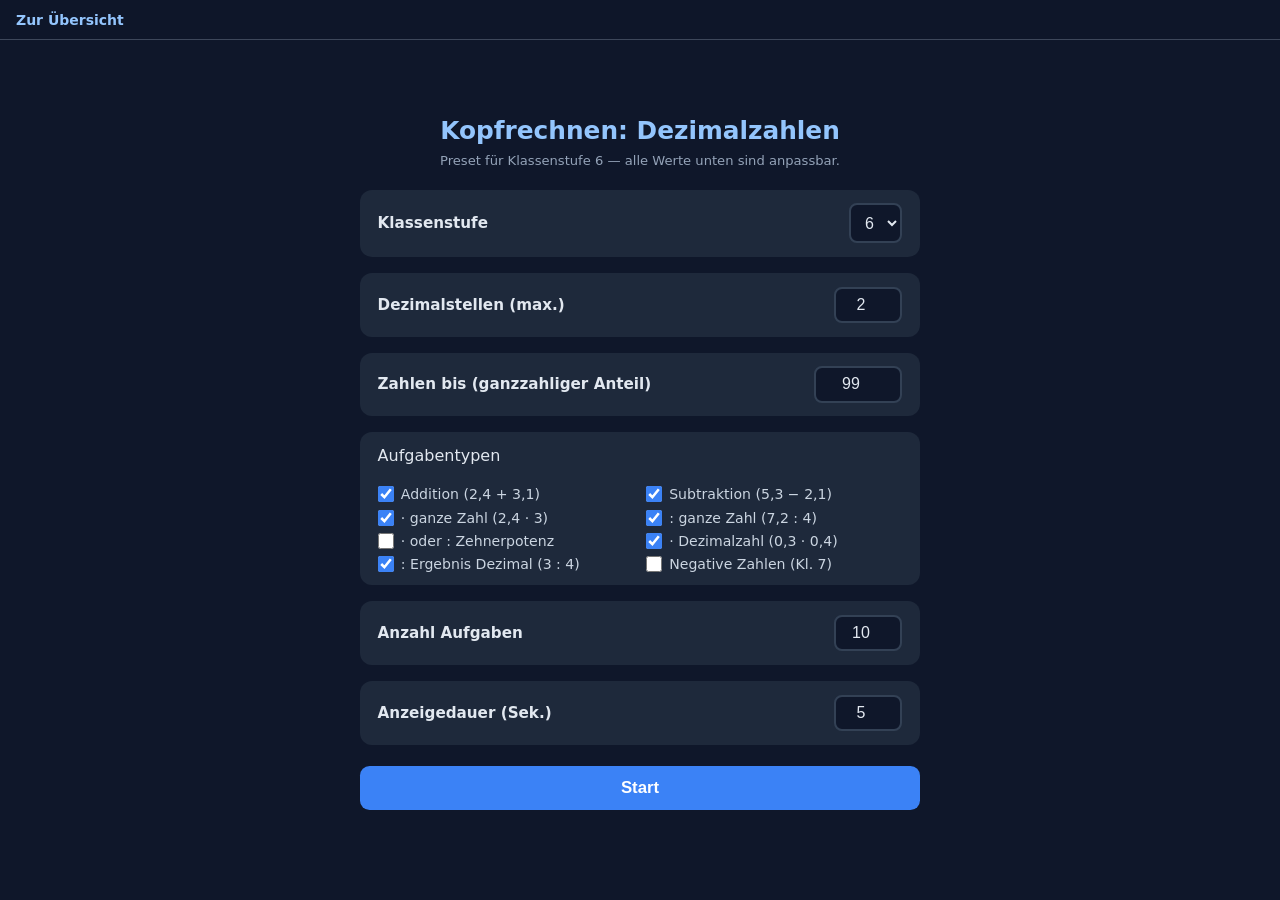
==== dezimalzahlen_kopfrechnen_trainer.html @ 558cb8f8 "Dezimalzahlen-Kopfrechnen-Trainer hinzufügen Neues SPA-Tool für Kopfrechenübungen zu Dezimalzahlen (" ====
<!DOCTYPE html>
<html lang="de">
<head>
<meta charset="UTF-8">
<meta name="viewport" content="width=device-width, initial-scale=1.0">
<title>Kopfrechnen: Dezimalzahlen</title>
<style>
  *, *::before, *::after { box-sizing: border-box; margin: 0; padding: 0; }

  body {
    font-family: system-ui, -apple-system, "Segoe UI", Roboto, sans-serif;
    background: #0f172a;
    color: #e2e8f0;
    min-height: 100vh;
    display: flex;
    justify-content: center;
    align-items: center;
    padding: 1rem 0;
  }

  .container {
    width: min(560px, 92vw);
    text-align: center;
  }

  h1 {
    font-size: 1.55rem;
    font-weight: 700;
    margin-bottom: 0.35rem;
    color: #93c5fd;
  }

  .subtitle {
    font-size: 0.82rem;
    color: #94a3b8;
    margin-bottom: 1.25rem;
    line-height: 1.45;
  }

  .setup { display: flex; flex-direction: column; gap: 1rem; }

  .field {
    display: flex;
    align-items: center;
    justify-content: space-between;
    gap: 1rem;
    background: #1e293b;
    padding: .85rem 1.1rem;
    border-radius: .75rem;
    flex-wrap: wrap;
  }

  .field.field-column {
    flex-direction: column;
    align-items: stretch;
    text-align: left;
  }

  .field label.field-main {
    font-size: .95rem;
    font-weight: 600;
    white-space: nowrap;
  }

  .field .inputs { display: flex; align-items: center; gap: .5rem; flex-wrap: wrap; }

  select {
    min-height: 2.5rem;
    padding: .4rem .65rem;
    border: 2px solid #334155;
    border-radius: .5rem;
    background: #0f172a;
    color: #e2e8f0;
    font-size: 1rem;
    outline: none;
    cursor: pointer;
  }
  select:focus { border-color: #60a5fa; }

  input[type="number"] {
    width: 4.25rem;
    padding: .45rem .5rem;
    border: 2px solid #334155;
    border-radius: .5rem;
    background: #0f172a;
    color: #e2e8f0;
    font-size: 1rem;
    text-align: center;
    outline: none;
    transition: border-color .2s;
  }
  input[type="number"].wide { width: 5.5rem; }
  input[type="number"]:focus { border-color: #60a5fa; }

  .type-grid {
    display: grid;
    grid-template-columns: 1fr 1fr;
    gap: 0.45rem 0.75rem;
    margin-top: 0.35rem;
    font-size: 0.88rem;
  }

  .type-grid label {
    display: flex;
    align-items: center;
    gap: 0.45rem;
    cursor: pointer;
    color: #cbd5e1;
  }

  .type-grid input { accent-color: #3b82f6; width: 1rem; height: 1rem; }

  .btn {
    display: inline-flex;
    align-items: center;
    justify-content: center;
    gap: .5rem;
    padding: .75rem 2rem;
    border: none;
    border-radius: .6rem;
    font-size: 1.05rem;
    font-weight: 600;
    cursor: pointer;
    transition: background .2s, transform .1s;
  }
  .btn:active { transform: scale(.97); }

  .btn-primary { background: #3b82f6; color: #fff; margin-top: .35rem; }
  .btn-primary:hover { background: #2563eb; }
  .btn-secondary { background: #334155; color: #e2e8f0; }
  .btn-secondary:hover { background: #475569; }
  .btn-success { background: #22c55e; color: #fff; }
  .btn-success:hover { background: #16a34a; }

  .display { display: none; flex-direction: column; align-items: center; gap: 1.6rem; }

  .task-text {
    font-size: clamp(1.75rem, 8vw, 4.25rem);
    font-weight: 800;
    letter-spacing: .03em;
    color: #f8fafc;
    min-height: 2.5em;
    line-height: 1.2;
    padding: 0 0.25rem;
    word-break: break-word;
    display: flex;
    align-items: center;
    justify-content: center;
  }

  .task-text.compact { font-size: clamp(1.5rem, 7vw, 3.5rem); }

  .expr-row {
    display: inline-flex;
    align-items: center;
    justify-content: center;
    flex-wrap: wrap;
    gap: 0.35em;
    vertical-align: middle;
  }

  .num-plain,
  .op-plain {
    font-weight: 800;
    align-self: center;
  }

  .kbd-hint {
    font-size: 0.78rem;
    color: #64748b;
    margin-top: -0.5rem;
  }

  .progress-bar-wrap {
    width: 100%;
    height: 6px;
    background: #1e293b;
    border-radius: 3px;
    overflow: hidden;
  }
  .progress-bar {
    height: 100%;
    background: #3b82f6;
    border-radius: 3px;
    transition: width .3s linear;
  }

  .counter { font-size: .9rem; color: #94a3b8; }

  .results { display: none; flex-direction: column; align-items: center; gap: 1.4rem; }

  .results h2 { font-size: 1.3rem; color: #93c5fd; }

  .task-list {
    width: 100%;
    display: flex;
    flex-direction: column;
    gap: .55rem;
    max-height: min(55vh, 420px);
    overflow-y: auto;
  }

  .task-row {
    display: flex;
    align-items: center;
    justify-content: flex-start;
    gap: .5rem;
    flex-wrap: wrap;
    background: #1e293b;
    padding: .65rem 1rem;
    border-radius: .6rem;
    font-size: clamp(0.95rem, 3.5vw, 1.15rem);
    font-weight: 600;
    text-align: left;
  }

  .task-row .prompt-part {
    color: #e2e8f0;
    display: inline-flex;
    align-items: center;
    flex-wrap: wrap;
    gap: 0.25em;
  }

  .task-row .answer {
    color: #22c55e;
    visibility: hidden;
    font-weight: 700;
    display: inline-flex;
    align-items: center;
  }
  .task-row .answer.visible { visibility: visible; }

  .btn-group {
    display: flex;
    gap: .8rem;
    flex-wrap: wrap;
    justify-content: center;
    margin-top: .4rem;
  }
</style>
<link rel="stylesheet" href="assets/style.css">
</head>
<body class="mst-page">
<nav class="mst-nav" aria-label="Hauptnavigation">
  <a href="index.html" class="mst-nav__link">Zur Übersicht</a>
</nav>

<div class="container">
  <h1>Kopfrechnen: Dezimalzahlen</h1>
  <p class="subtitle" id="presetHint">Preset für Klassenstufe 6 — alle Werte unten sind anpassbar.</p>

  <div class="setup" id="setup">

    <div class="field">
      <label class="field-main" for="grade">Klassenstufe</label>
      <div class="inputs">
        <select id="grade" aria-describedby="presetHint">
          <option value="5">5</option>
          <option value="6" selected>6</option>
          <option value="7">7</option>
        </select>
      </div>
    </div>

    <div class="field">
      <label class="field-main" for="maxDecPlaces">Dezimalstellen (max.)</label>
      <div class="inputs">
        <input type="number" id="maxDecPlaces" value="2" min="1" max="2"
               title="Maximale Anzahl Dezimalstellen">
      </div>
    </div>

    <div class="field">
      <label class="field-main" for="maxInt">Zahlen bis (ganzzahliger Anteil)</label>
      <div class="inputs">
        <input type="number" id="maxInt" class="wide" value="99" min="1" max="9999"
               title="Maximaler ganzzahliger Anteil der Operanden">
      </div>
    </div>

    <div class="field field-column">
      <span class="field-main">Aufgabentypen</span>
      <div class="type-grid">
        <label><input type="checkbox" id="type_add" checked> Addition (2,4 + 3,1)</label>
        <label><input type="checkbox" id="type_sub" checked> Subtraktion (5,3 − 2,1)</label>
        <label><input type="checkbox" id="type_mulInt" checked> · ganze Zahl (2,4 · 3)</label>
        <label><input type="checkbox" id="type_divInt" checked> : ganze Zahl (7,2 : 4)</label>
        <label><input type="checkbox" id="type_pow10"> · oder : Zehnerpotenz</label>
        <label><input type="checkbox" id="type_mulDec"> · Dezimalzahl (0,3 · 0,4)</label>
        <label><input type="checkbox" id="type_divDec"> : Ergebnis Dezimal (3 : 4)</label>
        <label><input type="checkbox" id="type_neg"> Negative Zahlen (Kl. 7)</label>
      </div>
    </div>

    <div class="field">
      <label class="field-main">Anzahl Aufgaben</label>
      <div class="inputs">
        <input type="number" id="taskCount" value="10" min="1" max="50">
      </div>
    </div>

    <div class="field">
      <label class="field-main">Anzeigedauer (Sek.)</label>
      <div class="inputs">
        <input type="number" id="duration" value="5" min="1" max="30" step="1">
      </div>
    </div>

    <button type="button" class="btn btn-primary" onclick="startTraining()">Start</button>
  </div>

  <div class="display" id="display">
    <div class="counter" id="counter"></div>
    <div class="task-text" id="taskText"></div>
    <p class="kbd-hint">Leertaste: nächste Aufgabe · Esc: abbrechen</p>
    <div class="progress-bar-wrap">
      <div class="progress-bar" id="progressBar"></div>
    </div>
  </div>

  <div class="results" id="results">
    <h2>Übersicht</h2>
    <div class="task-list" id="taskList"></div>
    <div class="btn-group">
      <button type="button" class="btn btn-success" id="btnReveal" onclick="revealAnswers()">Lösungen anzeigen</button>
      <button type="button" class="btn btn-secondary" onclick="resetToSetup()">Neu starten</button>
    </div>
  </div>
</div>

<script>
(function () {
  'use strict';

  const GRADE_PRESETS = {
    5: {
      maxDecPlaces: 1,
      maxInt: 9,
      defaultTaskCount: 10,
      defaultDuration: 5,
      types: {
        add: true,
        sub: true,
        mulInt: true,
        divInt: true,
        pow10: true,
        mulDec: false,
        divDec: false,
        neg: false,
      },
    },
    6: {
      maxDecPlaces: 2,
      maxInt: 99,
      defaultTaskCount: 10,
      defaultDuration: 5,
      types: {
        add: true,
        sub: true,
        mulInt: true,
        divInt: true,
        pow10: false,
        mulDec: true,
        divDec: true,
        neg: false,
      },
    },
    7: {
      maxDecPlaces: 2,
      maxInt: 999,
      defaultTaskCount: 12,
      defaultDuration: 4,
      types: {
        add: true,
        sub: true,
        mulInt: true,
        divInt: true,
        pow10: false,
        mulDec: true,
        divDec: true,
        neg: true,
      },
    },
  };

  let tasks = [];
  let timer = null;
  let sequenceSkip = null;
  let sequenceAbort = null;

  // Converts a scaled integer to a German decimal string.
  // formatScaled(24, 1) → "2,4"   formatScaled(375, 2) → "3,75"
  // formatScaled(350, 2) → "3,5"  formatScaled(-75, 2) → "−0,75"
  function formatScaled(scaled, decPlaces) {
    const neg = scaled < 0;
    const abs = Math.abs(scaled);
    if (decPlaces === 0) return (neg ? '−' : '') + String(abs);
    const factor = Math.pow(10, decPlaces);
    const intPart = Math.floor(abs / factor);
    const fracPart = abs % factor;
    if (fracPart === 0) return (neg ? '−' : '') + String(intPart);
    const fracStr = String(fracPart).padStart(decPlaces, '0').replace(/0+$/, '');
    return (neg ? '−' : '') + intPart + ',' + fracStr;
  }

  function escapeHtml(s) {
    return String(s)
      .replace(/&/g, '&amp;')
      .replace(/</g, '&lt;')
      .replace(/>/g, '&gt;')
      .replace(/"/g, '&quot;');
  }

  function numH(s) {
    return '<span class="num-plain">' + escapeHtml(s) + '</span>';
  }

  function opH(s) {
    return '<span class="op-plain">' + escapeHtml(s) + '</span>';
  }

  function exprRow(inner) {
    return '<span class="expr-row">' + inner + '</span>';
  }

  function approxTextLen(html) {
    return html.replace(/<[^>]*>/g, '').length;
  }

  function randInt(min, max) {
    return Math.floor(Math.random() * (max - min + 1)) + min;
  }

  // --- task generators ---

  function genAdd(bounds) {
    const dp = bounds.decPlaces;
    const f = Math.pow(10, dp);
    const maxS = bounds.maxInt * f;
    const aS = randInt(1, maxS);
    const bS = randInt(1, maxS);
    return {
      promptHtml: exprRow(numH(formatScaled(aS, dp)) + opH(' + ') + numH(formatScaled(bS, dp))),
      answerHtml: numH(formatScaled(aS + bS, dp)),
    };
  }

  function genSub(bounds) {
    const dp = bounds.decPlaces;
    const f = Math.pow(10, dp);
    const maxS = bounds.maxInt * f;
    const aS = randInt(1, maxS);
    const bS = randInt(1, maxS);
    if (aS === bS) return null;
    if (!bounds.allowNeg && bS > aS) {
      // swap so result stays positive
      return {
        promptHtml: exprRow(numH(formatScaled(bS, dp)) + opH(' − ') + numH(formatScaled(aS, dp))),
        answerHtml: numH(formatScaled(bS - aS, dp)),
      };
    }
    return {
      promptHtml: exprRow(numH(formatScaled(aS, dp)) + opH(' − ') + numH(formatScaled(bS, dp))),
      answerHtml: numH(formatScaled(aS - bS, dp)),
    };
  }

  function genMulInt(bounds) {
    const dp = bounds.decPlaces;
    const f = Math.pow(10, dp);
    const k = randInt(2, 9);
    const maxAS = Math.min(bounds.maxInt * f, Math.floor(bounds.maxInt * 2 * f / k));
    if (maxAS < 1) return null;
    const aS = randInt(1, maxAS);
    return {
      promptHtml: exprRow(numH(formatScaled(aS, dp)) + opH(' · ') + numH(String(k))),
      answerHtml: numH(formatScaled(aS * k, dp)),
    };
  }

  function genDivInt(bounds) {
    const dp = bounds.decPlaces;
    const f = Math.pow(10, dp);
    const k = randInt(2, 9);
    // Choose result first, compute dividend = result × k
    const maxRS = Math.floor(bounds.maxInt * f / k);
    if (maxRS < 1) return null;
    const rS = randInt(1, maxRS);
    const aS = rS * k;
    return {
      promptHtml: exprRow(numH(formatScaled(aS, dp)) + opH(' : ') + numH(String(k))),
      answerHtml: numH(formatScaled(rS, dp)),
    };
  }

  function genPow10(bounds) {
    const dp = bounds.decPlaces;
    const variants = dp >= 2 ? [0, 1, 2, 3] : [0, 1];
    const variant = variants[randInt(0, variants.length - 1)];

    switch (variant) {
      case 0: { // x,y · 10 = integer
        const maxAI = Math.min(bounds.maxInt * 10, 9990);
        const aI = randInt(1, maxAI);
        return {
          promptHtml: exprRow(numH(formatScaled(aI, 1)) + opH(' · ') + numH('10')),
          answerHtml: numH(String(aI)),
        };
      }
      case 1: { // integer : 10 = x,y
        const maxN = Math.min(bounds.maxInt * 10, 9990);
        let n = randInt(11, maxN);
        if (n % 10 === 0) n = n > 10 ? n - 1 : n + 1;
        return {
          promptHtml: exprRow(numH(String(n)) + opH(' : ') + numH('10')),
          answerHtml: numH(formatScaled(n, 1)),
        };
      }
      case 2: { // x,yz · 100 = integer
        const maxAI = Math.min(bounds.maxInt * 100, 99900);
        const aI = randInt(1, maxAI);
        return {
          promptHtml: exprRow(numH(formatScaled(aI, 2)) + opH(' · ') + numH('100')),
          answerHtml: numH(String(aI)),
        };
      }
      case 3: { // integer : 100 = x,yz
        const maxN = Math.min(bounds.maxInt * 100, 99900);
        let n = randInt(1, maxN);
        if (n % 100 === 0) n = Math.max(1, n - randInt(1, 99));
        return {
          promptHtml: exprRow(numH(String(n)) + opH(' : ') + numH('100')),
          answerHtml: numH(formatScaled(n, 2)),
        };
      }
    }
    return null;
  }

  function genMulDec(bounds) {
    // 0,a · 0,b (tenths × tenths), result in hundredths
    const aI = randInt(1, 9);
    const bI = randInt(1, 9);
    return {
      promptHtml: exprRow(numH(formatScaled(aI, 1)) + opH(' · ') + numH(formatScaled(bI, 1))),
      answerHtml: numH(formatScaled(aI * bI, 2)),
    };
  }

  const NICE_DIVISORS = [2, 4, 5];

  function genDivDec(bounds) {
    const k = NICE_DIVISORS[randInt(0, NICE_DIVISORS.length - 1)];
    const maxNum = Math.min(bounds.maxInt, 20);
    let num = 1;
    for (let i = 0; i < 30; i++) {
      num = randInt(1, maxNum);
      if (num % k !== 0) break;
    }
    if (num % k === 0) return null;
    // result = num / k; k ∈ {2,4,5} always gives terminating decimal ≤ 2 places
    const rS = Math.round(num * 100 / k);
    return {
      promptHtml: exprRow(numH(String(num)) + opH(' : ') + numH(String(k))),
      answerHtml: numH(formatScaled(rS, 2)),
    };
  }

  const generators = {
    add: genAdd,
    sub: genSub,
    mulInt: genMulInt,
    divInt: genDivInt,
    pow10: genPow10,
    mulDec: genMulDec,
    divDec: genDivDec,
  };

  const ALL_TYPES = ['add', 'sub', 'mulInt', 'divInt', 'pow10', 'mulDec', 'divDec'];

  function collectEnabledTypes() {
    return ALL_TYPES.filter(function (k) {
      const el = document.getElementById('type_' + k);
      return el && el.checked;
    });
  }

  function readBounds() {
    const dp = Math.max(1, Math.min(2, parseInt(document.getElementById('maxDecPlaces').value, 10) || 2));
    const maxInt = Math.max(1, parseInt(document.getElementById('maxInt').value, 10) || 99);
    return { decPlaces: dp, maxInt: maxInt, allowNeg: document.getElementById('type_neg').checked };
  }

  function applyGradePreset() {
    const g = String(document.getElementById('grade').value);
    const p = GRADE_PRESETS[g];
    if (!p) return;
    document.getElementById('maxDecPlaces').value = p.maxDecPlaces;
    document.getElementById('maxInt').value = p.maxInt;
    document.getElementById('taskCount').value = p.defaultTaskCount;
    document.getElementById('duration').value = p.defaultDuration;
    Object.keys(p.types).forEach(function (key) {
      const el = document.getElementById('type_' + key);
      if (el) el.checked = p.types[key];
    });
    document.getElementById('presetHint').textContent =
      'Preset für Klassenstufe ' + g + ' — alle Werte unten sind anpassbar.';
  }

  document.getElementById('grade').addEventListener('change', applyGradePreset);

  window.startTraining = function () {
    const enabled = collectEnabledTypes();
    if (enabled.length === 0) {
      window.alert('Bitte mindestens einen Aufgabentyp auswählen.');
      return;
    }
    const count = Math.max(1, parseInt(document.getElementById('taskCount').value, 10) || 10);
    const dur = Math.max(1, parseInt(document.getElementById('duration').value, 10) || 5);
    const bounds = readBounds();

    tasks = [];
    for (let i = 0; i < count; i++) {
      let t = null;
      for (let tries = 0; tries < 120 && !t; tries++) {
        const key = enabled[randInt(0, enabled.length - 1)];
        t = generators[key] ? generators[key](bounds) : null;
      }
      if (!t) t = genAdd(bounds);
      tasks.push(t);
    }

    showPanel('display');
    runSequence(dur);
  };

  function showPanel(id) {
    ['setup', 'display', 'results'].forEach(function (s) {
      document.getElementById(s).style.display = s === id ? 'flex' : 'none';
    });
  }

  function teardownTrainingKeys() {
    clearTimeout(timer);
    timer = null;
    window.removeEventListener('keydown', onTrainingKeydown);
    sequenceSkip = null;
    sequenceAbort = null;
  }

  function onTrainingKeydown(e) {
    if (document.getElementById('display').style.display !== 'flex') return;
    if (e.code === 'Space') {
      e.preventDefault();
      if (sequenceSkip) sequenceSkip();
    } else if (e.code === 'Escape') {
      e.preventDefault();
      if (sequenceAbort) sequenceAbort();
    }
  }

  function runSequence(dur) {
    teardownTrainingKeys();
    let displayIndex = 0;
    const total = tasks.length;
    const taskText = document.getElementById('taskText');
    const counter = document.getElementById('counter');
    const bar = document.getElementById('progressBar');

    function presentTask() {
      clearTimeout(timer);
      timer = null;
      if (displayIndex >= total) {
        teardownTrainingKeys();
        showResults();
        return;
      }
      const t = tasks[displayIndex];
      taskText.innerHTML = t.promptHtml;
      taskText.classList.toggle('compact', approxTextLen(t.promptHtml) > 14);
      counter.textContent = 'Aufgabe ' + (displayIndex + 1) + ' von ' + total;
      bar.style.transition = 'none';
      bar.style.width = '100%';
      requestAnimationFrame(function () {
        requestAnimationFrame(function () {
          bar.style.transition = 'width ' + dur + 's linear';
          bar.style.width = '0%';
        });
      });
      displayIndex++;
      timer = setTimeout(presentTask, dur * 1000);
    }

    sequenceSkip = function () { clearTimeout(timer); timer = null; presentTask(); };
    sequenceAbort = function () { teardownTrainingKeys(); showPanel('setup'); };
    window.addEventListener('keydown', onTrainingKeydown);
    presentTask();
  }

  function showResults() {
    teardownTrainingKeys();
    showPanel('results');
    const list = document.getElementById('taskList');
    list.innerHTML = '';
    document.getElementById('btnReveal').disabled = false;
    tasks.forEach(function (t) {
      const row = document.createElement('div');
      row.className = 'task-row';
      const promptSpan = document.createElement('span');
      promptSpan.className = 'prompt-part';
      promptSpan.innerHTML = t.promptHtml + '<span class="op-plain"> = </span>';
      const ans = document.createElement('span');
      ans.className = 'answer';
      ans.innerHTML = t.answerHtml;
      row.appendChild(promptSpan);
      row.appendChild(ans);
      list.appendChild(row);
    });
  }

  window.revealAnswers = function () {
    document.querySelectorAll('.answer').forEach(function (el) { el.classList.add('visible'); });
    document.getElementById('btnReveal').disabled = true;
  };

  window.resetToSetup = function () {
    teardownTrainingKeys();
    showPanel('setup');
  };

  applyGradePreset();
})();
</script>
</body>
</html>
---- assets/style.css ----
/* Gemeinsame Leiste für alle Mathe-SPA-Tools (GitHub Pages, Moodle) */
.mst-nav {
  position: fixed;
  top: 0;
  left: 0;
  right: 0;
  z-index: 10000;
  display: flex;
  align-items: center;
  min-height: 2.5rem;
  padding: 0.4rem 1rem;
  padding-top: max(0.4rem, env(safe-area-inset-top));
  background: rgba(15, 23, 42, 0.94);
  backdrop-filter: blur(8px);
  -webkit-backdrop-filter: blur(8px);
  border-bottom: 1px solid rgba(148, 163, 184, 0.35);
  font-family: system-ui, -apple-system, "Segoe UI", Roboto, sans-serif;
  font-size: 0.875rem;
}

.mst-nav__link {
  color: #93c5fd;
  text-decoration: none;
  font-weight: 600;
}

.mst-nav__link:hover {
  color: #bfdbfe;
  text-decoration: underline;
}

.mst-nav__link:focus-visible {
  outline: 2px solid #93c5fd;
  outline-offset: 2px;
}

.mst-nav__title {
  color: #e2e8f0;
  font-weight: 600;
}

/* Platz unter fester Leiste */
body.mst-page {
  padding-top: max(2.65rem, calc(2.5rem + env(safe-area-inset-top)));
}
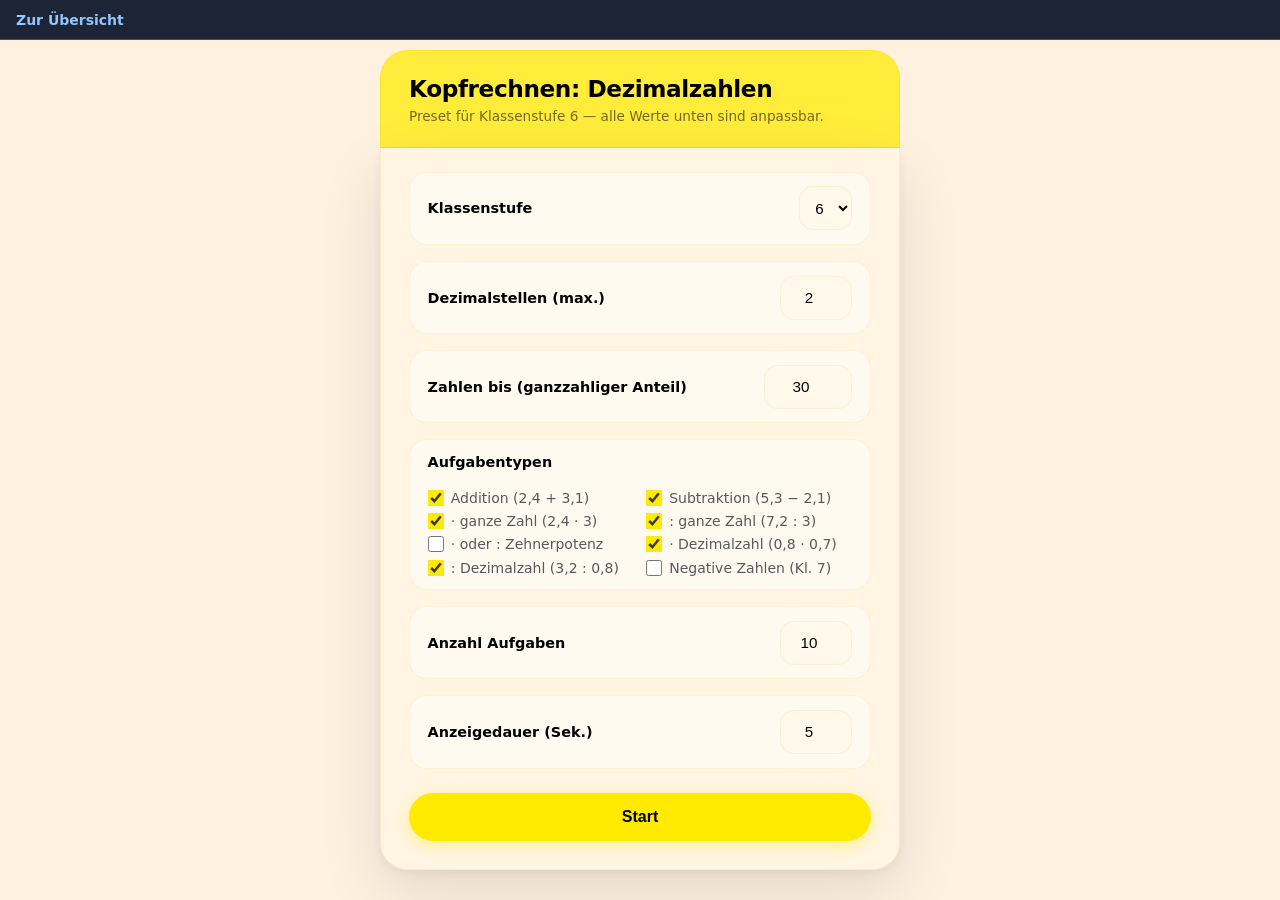
==== commit e775782d: "Dezimalzahlen-Trainer: Liquid-Glass-Design und kopfrechengerechte Aufgaben - Design auf "Weiches Cre" ====
--- a/dezimalzahlen_kopfrechnen_trainer.html
+++ b/dezimalzahlen_kopfrechnen_trainer.html
@@ -4,100 +4,152 @@
 <meta charset="UTF-8">
 <meta name="viewport" content="width=device-width, initial-scale=1.0">
 <title>Kopfrechnen: Dezimalzahlen</title>
+<link rel="stylesheet" href="assets/style.css">
 <style>
   *, *::before, *::after { box-sizing: border-box; margin: 0; padding: 0; }
 
+  :root {
+    --yellow:       #ffea00;
+    --glass-yellow: rgba(255,234,0,0.72);
+    --glass-shadow: 0 24px 64px rgba(0,0,0,0.10), 0 4px 12px rgba(0,0,0,0.06);
+    --blur-strong:  blur(32px) saturate(200%);
+    --blur-mid:     blur(20px) saturate(180%);
+    --radius-card:  28px;
+    --radius-el:    18px;
+    --radius-input: 14px;
+    --radius-pill:  999px;
+    --touch:        48px;
+    --bg-frame:     #FFF1E0;
+    --bg-card:      rgba(255,245,228,0.9);
+    --bg-input:     rgba(255,248,235,0.96);
+    --border-card:  rgba(255,210,140,0.27);
+    --border-warm:  rgba(255,200,120,0.22);
+  }
+
   body {
-    font-family: system-ui, -apple-system, "Segoe UI", Roboto, sans-serif;
-    background: #0f172a;
-    color: #e2e8f0;
+    font-family: system-ui, -apple-system, 'SF Pro Display', 'Segoe UI', sans-serif;
+    background: var(--bg-frame);
+    color: #000;
     min-height: 100vh;
+    padding: 1.25rem;
     display: flex;
     justify-content: center;
-    align-items: center;
-    padding: 1rem 0;
+    align-items: flex-start;
   }
 
   .container {
-    width: min(560px, 92vw);
-    text-align: center;
-  }
-
-  h1 {
-    font-size: 1.55rem;
-    font-weight: 700;
-    margin-bottom: 0.35rem;
-    color: #93c5fd;
-  }
-
-  .subtitle {
-    font-size: 0.82rem;
-    color: #94a3b8;
-    margin-bottom: 1.25rem;
+    width: min(520px, 100%);
+    margin-top: 0.5rem;
+  }
+
+  /* ---- Site header (yellow glass) ---- */
+  .site-header {
+    background: var(--glass-yellow);
+    -webkit-backdrop-filter: var(--blur-mid);
+    backdrop-filter: var(--blur-mid);
+    border: 1px solid rgba(255,220,0,0.45);
+    border-bottom: 1px solid rgba(0,0,0,0.08);
+    border-radius: var(--radius-card) var(--radius-card) 0 0;
+    padding: 1.5rem 1.75rem 1.25rem;
+  }
+
+  .site-header h1 {
+    font-size: 1.45rem;
+    font-weight: 800;
+    color: #000;
+    letter-spacing: -0.4px;
+    margin-bottom: 0.3rem;
+  }
+
+  .site-header .subtitle {
+    font-size: 0.85rem;
+    color: rgba(0,0,0,0.55);
     line-height: 1.45;
   }
 
-  .setup { display: flex; flex-direction: column; gap: 1rem; }
+  /* ---- Form body (cream glass) ---- */
+  .form-body {
+    background: var(--bg-card);
+    -webkit-backdrop-filter: var(--blur-strong);
+    backdrop-filter: var(--blur-strong);
+    border: 1px solid var(--border-card);
+    border-top: none;
+    border-radius: 0 0 var(--radius-card) var(--radius-card);
+    box-shadow: var(--glass-shadow);
+    padding: 1.5rem 1.75rem 1.75rem;
+  }
+
+  /* ---- Setup panel ---- */
+  .setup { display: flex; flex-direction: column; }
 
   .field {
     display: flex;
     align-items: center;
     justify-content: space-between;
-    gap: 1rem;
-    background: #1e293b;
-    padding: .85rem 1.1rem;
-    border-radius: .75rem;
+    gap: 0.75rem;
+    background: rgba(255,255,255,0.5);
+    border: 1px solid var(--border-warm);
+    border-radius: var(--radius-el);
+    padding: 0.85rem 1.1rem;
+    margin-bottom: 1rem;
     flex-wrap: wrap;
   }
 
   .field.field-column {
     flex-direction: column;
     align-items: stretch;
-    text-align: left;
-  }
-
-  .field label.field-main {
-    font-size: .95rem;
-    font-weight: 600;
+  }
+
+  .field label.field-main,
+  .field span.field-main {
+    font-size: 0.9rem;
+    font-weight: 700;
+    color: #000;
     white-space: nowrap;
   }
 
-  .field .inputs { display: flex; align-items: center; gap: .5rem; flex-wrap: wrap; }
+  .field .inputs { display: flex; align-items: center; gap: 0.5rem; flex-wrap: wrap; }
 
   select {
-    min-height: 2.5rem;
-    padding: .4rem .65rem;
-    border: 2px solid #334155;
-    border-radius: .5rem;
-    background: #0f172a;
-    color: #e2e8f0;
-    font-size: 1rem;
+    min-height: 2.75rem;
+    padding: 0.4rem 0.7rem;
+    border: 1.5px solid var(--border-card);
+    border-radius: var(--radius-input);
+    background: var(--bg-input);
+    -webkit-backdrop-filter: blur(12px);
+    backdrop-filter: blur(12px);
+    color: #000;
+    font-size: 0.95rem;
     outline: none;
     cursor: pointer;
-  }
-  select:focus { border-color: #60a5fa; }
+    transition: border-color 0.2s, box-shadow 0.2s;
+  }
+  select:focus { border-color: var(--yellow); box-shadow: 0 0 0 3px rgba(255,234,0,0.25); }
 
   input[type="number"] {
-    width: 4.25rem;
-    padding: .45rem .5rem;
-    border: 2px solid #334155;
-    border-radius: .5rem;
-    background: #0f172a;
-    color: #e2e8f0;
-    font-size: 1rem;
+    width: 4.5rem;
+    min-height: 2.75rem;
+    padding: 0.4rem 0.5rem;
+    border: 1.5px solid var(--border-card);
+    border-radius: var(--radius-input);
+    background: var(--bg-input);
+    -webkit-backdrop-filter: blur(12px);
+    backdrop-filter: blur(12px);
+    color: #000;
+    font-size: 0.95rem;
     text-align: center;
     outline: none;
-    transition: border-color .2s;
+    transition: border-color 0.2s, box-shadow 0.2s;
   }
   input[type="number"].wide { width: 5.5rem; }
-  input[type="number"]:focus { border-color: #60a5fa; }
+  input[type="number"]:focus { border-color: var(--yellow); box-shadow: 0 0 0 3px rgba(255,234,0,0.25); }
 
   .type-grid {
     display: grid;
     grid-template-columns: 1fr 1fr;
     gap: 0.45rem 0.75rem;
-    margin-top: 0.35rem;
-    font-size: 0.88rem;
+    margin-top: 0.5rem;
+    font-size: 0.875rem;
   }
 
   .type-grid label {
@@ -105,40 +157,68 @@
     align-items: center;
     gap: 0.45rem;
     cursor: pointer;
-    color: #cbd5e1;
-  }
-
-  .type-grid input { accent-color: #3b82f6; width: 1rem; height: 1rem; }
-
+    color: #595959;
+  }
+
+  .type-grid input[type="checkbox"] {
+    accent-color: var(--yellow);
+    width: 1rem;
+    height: 1rem;
+    cursor: pointer;
+    flex-shrink: 0;
+  }
+
+  /* ---- Buttons ---- */
   .btn {
     display: inline-flex;
     align-items: center;
     justify-content: center;
-    gap: .5rem;
-    padding: .75rem 2rem;
+    gap: 0.5rem;
+    min-height: var(--touch);
+    padding: 0 1.75rem;
     border: none;
-    border-radius: .6rem;
-    font-size: 1.05rem;
-    font-weight: 600;
+    border-radius: var(--radius-pill);
+    font-size: 1rem;
+    font-weight: 700;
     cursor: pointer;
-    transition: background .2s, transform .1s;
-  }
-  .btn:active { transform: scale(.97); }
-
-  .btn-primary { background: #3b82f6; color: #fff; margin-top: .35rem; }
-  .btn-primary:hover { background: #2563eb; }
-  .btn-secondary { background: #334155; color: #e2e8f0; }
-  .btn-secondary:hover { background: #475569; }
-  .btn-success { background: #22c55e; color: #fff; }
-  .btn-success:hover { background: #16a34a; }
-
-  .display { display: none; flex-direction: column; align-items: center; gap: 1.6rem; }
+    transition: background 0.2s, transform 0.15s, box-shadow 0.2s;
+    -webkit-tap-highlight-color: transparent;
+  }
+  .btn:active { transform: scale(0.97); }
+
+  .btn-primary {
+    background: var(--yellow);
+    color: #000;
+    box-shadow: 0 4px 16px rgba(255,234,0,0.4);
+    margin-top: 0.5rem;
+  }
+  .btn-primary:hover { background: #ffe000; transform: translateY(-2px); box-shadow: 0 6px 20px rgba(255,234,0,0.5); }
+  .btn-primary:active { transform: translateY(0) scale(0.97); }
+
+  .btn-secondary {
+    background: rgba(255,255,255,0.72);
+    color: #000;
+    border: 1px solid var(--border-card);
+    box-shadow: 0 2px 8px rgba(0,0,0,0.06);
+  }
+  .btn-secondary:hover { background: rgba(255,255,255,0.92); transform: translateY(-1px); }
+
+  .btn-reveal {
+    background: rgba(26,138,63,0.10);
+    color: #1a5c30;
+    border: 1.5px solid rgba(26,138,63,0.28);
+    font-weight: 700;
+  }
+  .btn-reveal:hover { background: rgba(26,138,63,0.18); transform: translateY(-1px); }
+
+  /* ---- Display panel ---- */
+  .display { display: none; flex-direction: column; align-items: center; gap: 1.5rem; }
 
   .task-text {
     font-size: clamp(1.75rem, 8vw, 4.25rem);
     font-weight: 800;
-    letter-spacing: .03em;
-    color: #f8fafc;
+    letter-spacing: -0.02em;
+    color: #000;
     min-height: 2.5em;
     line-height: 1.2;
     padding: 0 0.25rem;
@@ -148,54 +228,50 @@
     justify-content: center;
   }
 
-  .task-text.compact { font-size: clamp(1.5rem, 7vw, 3.5rem); }
+  .task-text.compact { font-size: clamp(1.5rem, 7vw, 3.25rem); }
 
   .expr-row {
     display: inline-flex;
     align-items: center;
     justify-content: center;
     flex-wrap: wrap;
-    gap: 0.35em;
+    gap: 0.3em;
     vertical-align: middle;
   }
 
-  .num-plain,
-  .op-plain {
-    font-weight: 800;
-    align-self: center;
-  }
+  .num-plain, .op-plain { font-weight: 800; align-self: center; }
 
   .kbd-hint {
     font-size: 0.78rem;
-    color: #64748b;
+    color: rgba(0,0,0,0.38);
     margin-top: -0.5rem;
   }
 
   .progress-bar-wrap {
     width: 100%;
-    height: 6px;
-    background: #1e293b;
-    border-radius: 3px;
+    height: 7px;
+    background: rgba(200,160,60,0.2);
+    border-radius: 4px;
     overflow: hidden;
   }
   .progress-bar {
     height: 100%;
-    background: #3b82f6;
-    border-radius: 3px;
-    transition: width .3s linear;
-  }
-
-  .counter { font-size: .9rem; color: #94a3b8; }
-
+    background: var(--yellow);
+    border-radius: 4px;
+  }
+
+  .counter { font-size: 0.88rem; color: rgba(0,0,0,0.45); font-weight: 600; }
+
+  /* ---- Results panel ---- */
   .results { display: none; flex-direction: column; align-items: center; gap: 1.4rem; }
 
-  .results h2 { font-size: 1.3rem; color: #93c5fd; }
+  .results h2 { font-size: 1.2rem; font-weight: 700; color: #000; }
 
   .task-list {
     width: 100%;
     display: flex;
     flex-direction: column;
-    gap: .55rem;
+    gap: 0.45rem;
     max-height: min(55vh, 420px);
     overflow-y: auto;
   }
@@ -204,26 +280,27 @@
     display: flex;
     align-items: center;
     justify-content: flex-start;
-    gap: .5rem;
+    gap: 0.5rem;
     flex-wrap: wrap;
-    background: #1e293b;
-    padding: .65rem 1rem;
-    border-radius: .6rem;
-    font-size: clamp(0.95rem, 3.5vw, 1.15rem);
+    background: rgba(255,255,255,0.5);
+    border: 1px solid var(--border-warm);
+    padding: 0.65rem 1rem;
+    border-radius: var(--radius-el);
+    font-size: clamp(0.9rem, 3.5vw, 1.05rem);
     font-weight: 600;
     text-align: left;
   }
 
   .task-row .prompt-part {
-    color: #e2e8f0;
+    color: #000;
     display: inline-flex;
     align-items: center;
     flex-wrap: wrap;
-    gap: 0.25em;
+    gap: 0.2em;
   }
 
   .task-row .answer {
-    color: #22c55e;
+    color: #1a5c30;
     visibility: hidden;
     font-weight: 700;
     display: inline-flex;
@@ -233,13 +310,12 @@
 
   .btn-group {
     display: flex;
-    gap: .8rem;
+    gap: 0.75rem;
     flex-wrap: wrap;
     justify-content: center;
-    margin-top: .4rem;
+    margin-top: 0.25rem;
   }
 </style>
-<link rel="stylesheet" href="assets/style.css">
 </head>
 <body class="mst-page">
 <nav class="mst-nav" aria-label="Hauptnavigation">
@@ -247,85 +323,92 @@
 </nav>
 
 <div class="container">
-  <h1>Kopfrechnen: Dezimalzahlen</h1>
-  <p class="subtitle" id="presetHint">Preset für Klassenstufe 6 — alle Werte unten sind anpassbar.</p>
-
-  <div class="setup" id="setup">
-
-    <div class="field">
-      <label class="field-main" for="grade">Klassenstufe</label>
-      <div class="inputs">
-        <select id="grade" aria-describedby="presetHint">
-          <option value="5">5</option>
-          <option value="6" selected>6</option>
-          <option value="7">7</option>
-        </select>
+  <div class="site-header">
+    <h1>Kopfrechnen: Dezimalzahlen</h1>
+    <p class="subtitle" id="presetHint">Preset für Klassenstufe 6 — alle Werte unten sind anpassbar.</p>
+  </div>
+
+  <div class="form-body">
+
+    <!-- Setup -->
+    <div class="setup" id="setup">
+
+      <div class="field">
+        <label class="field-main" for="grade">Klassenstufe</label>
+        <div class="inputs">
+          <select id="grade" aria-describedby="presetHint">
+            <option value="5">5</option>
+            <option value="6" selected>6</option>
+            <option value="7">7</option>
+          </select>
+        </div>
+      </div>
+
+      <div class="field">
+        <label class="field-main" for="maxDecPlaces">Dezimalstellen (max.)</label>
+        <div class="inputs">
+          <input type="number" id="maxDecPlaces" value="2" min="1" max="2">
+        </div>
+      </div>
+
+      <div class="field">
+        <label class="field-main" for="maxInt">Zahlen bis (ganzzahliger Anteil)</label>
+        <div class="inputs">
+          <input type="number" id="maxInt" class="wide" value="30" min="1" max="9999">
+        </div>
+      </div>
+
+      <div class="field field-column">
+        <span class="field-main">Aufgabentypen</span>
+        <div class="type-grid">
+          <label><input type="checkbox" id="type_add" checked> Addition (2,4 + 3,1)</label>
+          <label><input type="checkbox" id="type_sub" checked> Subtraktion (5,3 − 2,1)</label>
+          <label><input type="checkbox" id="type_mulInt" checked> · ganze Zahl (2,4 · 3)</label>
+          <label><input type="checkbox" id="type_divInt" checked> : ganze Zahl (7,2 : 3)</label>
+          <label><input type="checkbox" id="type_pow10"> · oder : Zehnerpotenz</label>
+          <label><input type="checkbox" id="type_mulDec" checked> · Dezimalzahl (0,8 · 0,7)</label>
+          <label><input type="checkbox" id="type_divDec" checked> : Dezimalzahl (3,2 : 0,8)</label>
+          <label><input type="checkbox" id="type_neg"> Negative Zahlen (Kl. 7)</label>
+        </div>
+      </div>
+
+      <div class="field">
+        <label class="field-main" for="taskCount">Anzahl Aufgaben</label>
+        <div class="inputs">
+          <input type="number" id="taskCount" value="10" min="1" max="50">
+        </div>
+      </div>
+
+      <div class="field">
+        <label class="field-main" for="duration">Anzeigedauer (Sek.)</label>
+        <div class="inputs">
+          <input type="number" id="duration" value="5" min="1" max="30" step="1">
+        </div>
+      </div>
+
+      <button type="button" class="btn btn-primary" onclick="startTraining()">Start</button>
+    </div>
+
+    <!-- Display -->
+    <div class="display" id="display">
+      <div class="counter" id="counter"></div>
+      <div class="task-text" id="taskText"></div>
+      <p class="kbd-hint">Leertaste: nächste Aufgabe · Esc: abbrechen</p>
+      <div class="progress-bar-wrap">
+        <div class="progress-bar" id="progressBar"></div>
       </div>
     </div>
 
-    <div class="field">
-      <label class="field-main" for="maxDecPlaces">Dezimalstellen (max.)</label>
-      <div class="inputs">
-        <input type="number" id="maxDecPlaces" value="2" min="1" max="2"
-               title="Maximale Anzahl Dezimalstellen">
+    <!-- Results -->
+    <div class="results" id="results">
+      <h2>Übersicht</h2>
+      <div class="task-list" id="taskList"></div>
+      <div class="btn-group">
+        <button type="button" class="btn btn-reveal" id="btnReveal" onclick="revealAnswers()">Lösungen anzeigen</button>
+        <button type="button" class="btn btn-secondary" onclick="resetToSetup()">Neu starten</button>
       </div>
     </div>
 
-    <div class="field">
-      <label class="field-main" for="maxInt">Zahlen bis (ganzzahliger Anteil)</label>
-      <div class="inputs">
-        <input type="number" id="maxInt" class="wide" value="99" min="1" max="9999"
-               title="Maximaler ganzzahliger Anteil der Operanden">
-      </div>
-    </div>
-
-    <div class="field field-column">
-      <span class="field-main">Aufgabentypen</span>
-      <div class="type-grid">
-        <label><input type="checkbox" id="type_add" checked> Addition (2,4 + 3,1)</label>
-        <label><input type="checkbox" id="type_sub" checked> Subtraktion (5,3 − 2,1)</label>
-        <label><input type="checkbox" id="type_mulInt" checked> · ganze Zahl (2,4 · 3)</label>
-        <label><input type="checkbox" id="type_divInt" checked> : ganze Zahl (7,2 : 4)</label>
-        <label><input type="checkbox" id="type_pow10"> · oder : Zehnerpotenz</label>
-        <label><input type="checkbox" id="type_mulDec"> · Dezimalzahl (0,3 · 0,4)</label>
-        <label><input type="checkbox" id="type_divDec"> : Ergebnis Dezimal (3 : 4)</label>
-        <label><input type="checkbox" id="type_neg"> Negative Zahlen (Kl. 7)</label>
-      </div>
-    </div>
-
-    <div class="field">
-      <label class="field-main">Anzahl Aufgaben</label>
-      <div class="inputs">
-        <input type="number" id="taskCount" value="10" min="1" max="50">
-      </div>
-    </div>
-
-    <div class="field">
-      <label class="field-main">Anzeigedauer (Sek.)</label>
-      <div class="inputs">
-        <input type="number" id="duration" value="5" min="1" max="30" step="1">
-      </div>
-    </div>
-
-    <button type="button" class="btn btn-primary" onclick="startTraining()">Start</button>
-  </div>
-
-  <div class="display" id="display">
-    <div class="counter" id="counter"></div>
-    <div class="task-text" id="taskText"></div>
-    <p class="kbd-hint">Leertaste: nächste Aufgabe · Esc: abbrechen</p>
-    <div class="progress-bar-wrap">
-      <div class="progress-bar" id="progressBar"></div>
-    </div>
-  </div>
-
-  <div class="results" id="results">
-    <h2>Übersicht</h2>
-    <div class="task-list" id="taskList"></div>
-    <div class="btn-group">
-      <button type="button" class="btn btn-success" id="btnReveal" onclick="revealAnswers()">Lösungen anzeigen</button>
-      <button type="button" class="btn btn-secondary" onclick="resetToSetup()">Neu starten</button>
-    </div>
   </div>
 </div>
 
@@ -339,48 +422,21 @@
       maxInt: 9,
       defaultTaskCount: 10,
       defaultDuration: 5,
-      types: {
-        add: true,
-        sub: true,
-        mulInt: true,
-        divInt: true,
-        pow10: true,
-        mulDec: false,
-        divDec: false,
-        neg: false,
-      },
+      types: { add: true, sub: true, mulInt: true, divInt: true, pow10: true, mulDec: false, divDec: false, neg: false },
     },
     6: {
       maxDecPlaces: 2,
-      maxInt: 99,
+      maxInt: 30,
       defaultTaskCount: 10,
       defaultDuration: 5,
-      types: {
-        add: true,
-        sub: true,
-        mulInt: true,
-        divInt: true,
-        pow10: false,
-        mulDec: true,
-        divDec: true,
-        neg: false,
-      },
+      types: { add: true, sub: true, mulInt: true, divInt: true, pow10: false, mulDec: true, divDec: true, neg: false },
     },
     7: {
       maxDecPlaces: 2,
-      maxInt: 999,
+      maxInt: 99,
       defaultTaskCount: 12,
       defaultDuration: 4,
-      types: {
-        add: true,
-        sub: true,
-        mulInt: true,
-        divInt: true,
-        pow10: false,
-        mulDec: true,
-        divDec: true,
-        neg: true,
-      },
+      types: { add: true, sub: true, mulInt: true, divInt: true, pow10: false, mulDec: true, divDec: true, neg: true },
     },
   };
 
@@ -389,9 +445,8 @@
   let sequenceSkip = null;
   let sequenceAbort = null;
 
-  // Converts a scaled integer to a German decimal string.
-  // formatScaled(24, 1) → "2,4"   formatScaled(375, 2) → "3,75"
-  // formatScaled(350, 2) → "3,5"  formatScaled(-75, 2) → "−0,75"
+  // Converts scaled integer to German decimal string.
+  // formatScaled(24, 1) → "2,4"  formatScaled(350, 2) → "3,5"  formatScaled(-75, 2) → "−0,75"
   function formatScaled(scaled, decPlaces) {
     const neg = scaled < 0;
     const abs = Math.abs(scaled);
@@ -405,38 +460,19 @@
   }
 
   function escapeHtml(s) {
-    return String(s)
-      .replace(/&/g, '&amp;')
-      .replace(/</g, '&lt;')
-      .replace(/>/g, '&gt;')
-      .replace(/"/g, '&quot;');
-  }
-
-  function numH(s) {
-    return '<span class="num-plain">' + escapeHtml(s) + '</span>';
-  }
-
-  function opH(s) {
-    return '<span class="op-plain">' + escapeHtml(s) + '</span>';
-  }
-
-  function exprRow(inner) {
-    return '<span class="expr-row">' + inner + '</span>';
-  }
-
-  function approxTextLen(html) {
-    return html.replace(/<[^>]*>/g, '').length;
-  }
-
-  function randInt(min, max) {
-    return Math.floor(Math.random() * (max - min + 1)) + min;
-  }
-
-  // --- task generators ---
+    return String(s).replace(/&/g,'&amp;').replace(/</g,'&lt;').replace(/>/g,'&gt;').replace(/"/g,'&quot;');
+  }
+  function numH(s)   { return '<span class="num-plain">' + escapeHtml(s) + '</span>'; }
+  function opH(s)    { return '<span class="op-plain">' + escapeHtml(s) + '</span>'; }
+  function exprRow(inner) { return '<span class="expr-row">' + inner + '</span>'; }
+  function approxTextLen(html) { return html.replace(/<[^>]*>/g, '').length; }
+  function randInt(min, max) { return Math.floor(Math.random() * (max - min + 1)) + min; }
+
+  // --- Task generators ---
 
   function genAdd(bounds) {
     const dp = bounds.decPlaces;
-    const f = Math.pow(10, dp);
+    const f  = Math.pow(10, dp);
     const maxS = bounds.maxInt * f;
     const aS = randInt(1, maxS);
     const bS = randInt(1, maxS);
@@ -448,13 +484,12 @@
 
   function genSub(bounds) {
     const dp = bounds.decPlaces;
-    const f = Math.pow(10, dp);
+    const f  = Math.pow(10, dp);
     const maxS = bounds.maxInt * f;
     const aS = randInt(1, maxS);
     const bS = randInt(1, maxS);
     if (aS === bS) return null;
     if (!bounds.allowNeg && bS > aS) {
-      // swap so result stays positive
       return {
         promptHtml: exprRow(numH(formatScaled(bS, dp)) + opH(' − ') + numH(formatScaled(aS, dp))),
         answerHtml: numH(formatScaled(bS - aS, dp)),
@@ -466,118 +501,86 @@
     };
   }
 
+  // Decimal (1 dp, ≤ 9,9) × integer (2–9) — e.g. 2,4 · 3 = 7,2
   function genMulInt(bounds) {
-    const dp = bounds.decPlaces;
-    const f = Math.pow(10, dp);
-    const k = randInt(2, 9);
-    const maxAS = Math.min(bounds.maxInt * f, Math.floor(bounds.maxInt * 2 * f / k));
-    if (maxAS < 1) return null;
-    const aS = randInt(1, maxAS);
+    const k    = randInt(2, 9);
+    const maxA = Math.min(bounds.maxInt, 9) * 10; // stored as tenths, e.g. 90 = 9.0
+    if (maxA < 1) return null;
+    const aI = randInt(1, maxA);
     return {
-      promptHtml: exprRow(numH(formatScaled(aS, dp)) + opH(' · ') + numH(String(k))),
-      answerHtml: numH(formatScaled(aS * k, dp)),
+      promptHtml: exprRow(numH(formatScaled(aI, 1)) + opH(' · ') + numH(String(k))),
+      answerHtml: numH(formatScaled(aI * k, 1)),
     };
   }
 
+  // Decimal (1 dp) ÷ integer (2–9), result ≤ 9,9 — e.g. 7,2 : 3 = 2,4
   function genDivInt(bounds) {
-    const dp = bounds.decPlaces;
-    const f = Math.pow(10, dp);
-    const k = randInt(2, 9);
-    // Choose result first, compute dividend = result × k
-    const maxRS = Math.floor(bounds.maxInt * f / k);
-    if (maxRS < 1) return null;
-    const rS = randInt(1, maxRS);
-    const aS = rS * k;
+    const k    = randInt(2, 9);
+    const maxR = Math.min(bounds.maxInt, 9) * 10; // result in tenths
+    if (maxR < 1) return null;
+    const rI = randInt(1, maxR);
+    const aI = rI * k;
     return {
-      promptHtml: exprRow(numH(formatScaled(aS, dp)) + opH(' : ') + numH(String(k))),
-      answerHtml: numH(formatScaled(rS, dp)),
+      promptHtml: exprRow(numH(formatScaled(aI, 1)) + opH(' : ') + numH(String(k))),
+      answerHtml: numH(formatScaled(rI, 1)),
     };
   }
 
   function genPow10(bounds) {
-    const dp = bounds.decPlaces;
+    const dp       = bounds.decPlaces;
     const variants = dp >= 2 ? [0, 1, 2, 3] : [0, 1];
-    const variant = variants[randInt(0, variants.length - 1)];
-
+    const variant  = variants[randInt(0, variants.length - 1)];
     switch (variant) {
-      case 0: { // x,y · 10 = integer
+      case 0: {
         const maxAI = Math.min(bounds.maxInt * 10, 9990);
         const aI = randInt(1, maxAI);
-        return {
-          promptHtml: exprRow(numH(formatScaled(aI, 1)) + opH(' · ') + numH('10')),
-          answerHtml: numH(String(aI)),
-        };
+        return { promptHtml: exprRow(numH(formatScaled(aI, 1)) + opH(' · ') + numH('10')), answerHtml: numH(String(aI)) };
       }
-      case 1: { // integer : 10 = x,y
+      case 1: {
         const maxN = Math.min(bounds.maxInt * 10, 9990);
         let n = randInt(11, maxN);
         if (n % 10 === 0) n = n > 10 ? n - 1 : n + 1;
-        return {
-          promptHtml: exprRow(numH(String(n)) + opH(' : ') + numH('10')),
-          answerHtml: numH(formatScaled(n, 1)),
-        };
+        return { promptHtml: exprRow(numH(String(n)) + opH(' : ') + numH('10')), answerHtml: numH(formatScaled(n, 1)) };
       }
-      case 2: { // x,yz · 100 = integer
+      case 2: {
         const maxAI = Math.min(bounds.maxInt * 100, 99900);
         const aI = randInt(1, maxAI);
-        return {
-          promptHtml: exprRow(numH(formatScaled(aI, 2)) + opH(' · ') + numH('100')),
-          answerHtml: numH(String(aI)),
-        };
+        return { promptHtml: exprRow(numH(formatScaled(aI, 2)) + opH(' · ') + numH('100')), answerHtml: numH(String(aI)) };
       }
-      case 3: { // integer : 100 = x,yz
+      case 3: {
         const maxN = Math.min(bounds.maxInt * 100, 99900);
         let n = randInt(1, maxN);
         if (n % 100 === 0) n = Math.max(1, n - randInt(1, 99));
-        return {
-          promptHtml: exprRow(numH(String(n)) + opH(' : ') + numH('100')),
-          answerHtml: numH(formatScaled(n, 2)),
-        };
+        return { promptHtml: exprRow(numH(String(n)) + opH(' : ') + numH('100')), answerHtml: numH(formatScaled(n, 2)) };
       }
     }
     return null;
   }
 
+  // Decimal × decimal — e.g. 0,8 · 0,7 = 0,56  or  2,4 · 0,5 = 1,2
   function genMulDec(bounds) {
-    // 0,a · 0,b (tenths × tenths), result in hundredths
-    const aI = randInt(1, 9);
-    const bI = randInt(1, 9);
+    const aI = randInt(1, 24); // 0,1 – 2,4
+    const bI = randInt(1, 9);  // 0,1 – 0,9
     return {
       promptHtml: exprRow(numH(formatScaled(aI, 1)) + opH(' · ') + numH(formatScaled(bI, 1))),
       answerHtml: numH(formatScaled(aI * bI, 2)),
     };
   }
 
-  const NICE_DIVISORS = [2, 4, 5];
-
+  // Decimal ÷ decimal with integer result — e.g. 3,2 : 0,8 = 4
+  // Strategy: choose result R ∈ {1..10}, then divisor bI/10 ∈ {0,1..0,9}.
   function genDivDec(bounds) {
-    const k = NICE_DIVISORS[randInt(0, NICE_DIVISORS.length - 1)];
-    const maxNum = Math.min(bounds.maxInt, 20);
-    let num = 1;
-    for (let i = 0; i < 30; i++) {
-      num = randInt(1, maxNum);
-      if (num % k !== 0) break;
-    }
-    if (num % k === 0) return null;
-    // result = num / k; k ∈ {2,4,5} always gives terminating decimal ≤ 2 places
-    const rS = Math.round(num * 100 / k);
+    const R  = randInt(1, 10);
+    const bI = randInt(1, 9);
+    const aI = R * bI;
     return {
-      promptHtml: exprRow(numH(String(num)) + opH(' : ') + numH(String(k))),
-      answerHtml: numH(formatScaled(rS, 2)),
+      promptHtml: exprRow(numH(formatScaled(aI, 1)) + opH(' : ') + numH(formatScaled(bI, 1))),
+      answerHtml: numH(String(R)),
     };
   }
 
-  const generators = {
-    add: genAdd,
-    sub: genSub,
-    mulInt: genMulInt,
-    divInt: genDivInt,
-    pow10: genPow10,
-    mulDec: genMulDec,
-    divDec: genDivDec,
-  };
-
-  const ALL_TYPES = ['add', 'sub', 'mulInt', 'divInt', 'pow10', 'mulDec', 'divDec'];
+  const generators = { add: genAdd, sub: genSub, mulInt: genMulInt, divInt: genDivInt, pow10: genPow10, mulDec: genMulDec, divDec: genDivDec };
+  const ALL_TYPES  = ['add', 'sub', 'mulInt', 'divInt', 'pow10', 'mulDec', 'divDec'];
 
   function collectEnabledTypes() {
     return ALL_TYPES.filter(function (k) {
@@ -587,8 +590,8 @@
   }
 
   function readBounds() {
-    const dp = Math.max(1, Math.min(2, parseInt(document.getElementById('maxDecPlaces').value, 10) || 2));
-    const maxInt = Math.max(1, parseInt(document.getElementById('maxInt').value, 10) || 99);
+    const dp     = Math.max(1, Math.min(2, parseInt(document.getElementById('maxDecPlaces').value, 10) || 2));
+    const maxInt = Math.max(1, parseInt(document.getElementById('maxInt').value, 10) || 30);
     return { decPlaces: dp, maxInt: maxInt, allowNeg: document.getElementById('type_neg').checked };
   }
 
@@ -597,9 +600,9 @@
     const p = GRADE_PRESETS[g];
     if (!p) return;
     document.getElementById('maxDecPlaces').value = p.maxDecPlaces;
-    document.getElementById('maxInt').value = p.maxInt;
-    document.getElementById('taskCount').value = p.defaultTaskCount;
-    document.getElementById('duration').value = p.defaultDuration;
+    document.getElementById('maxInt').value       = p.maxInt;
+    document.getElementById('taskCount').value    = p.defaultTaskCount;
+    document.getElementById('duration').value     = p.defaultDuration;
     Object.keys(p.types).forEach(function (key) {
       const el = document.getElementById('type_' + key);
       if (el) el.checked = p.types[key];
@@ -612,12 +615,9 @@
 
   window.startTraining = function () {
     const enabled = collectEnabledTypes();
-    if (enabled.length === 0) {
-      window.alert('Bitte mindestens einen Aufgabentyp auswählen.');
-      return;
-    }
-    const count = Math.max(1, parseInt(document.getElementById('taskCount').value, 10) || 10);
-    const dur = Math.max(1, parseInt(document.getElementById('duration').value, 10) || 5);
+    if (enabled.length === 0) { window.alert('Bitte mindestens einen Aufgabentyp auswählen.'); return; }
+    const count  = Math.max(1, parseInt(document.getElementById('taskCount').value, 10) || 10);
+    const dur    = Math.max(1, parseInt(document.getElementById('duration').value, 10) || 5);
     const bounds = readBounds();
 
     tasks = [];
@@ -642,57 +642,46 @@
   }
 
   function teardownTrainingKeys() {
-    clearTimeout(timer);
-    timer = null;
+    clearTimeout(timer); timer = null;
     window.removeEventListener('keydown', onTrainingKeydown);
-    sequenceSkip = null;
+    sequenceSkip  = null;
     sequenceAbort = null;
   }
 
   function onTrainingKeydown(e) {
     if (document.getElementById('display').style.display !== 'flex') return;
-    if (e.code === 'Space') {
-      e.preventDefault();
-      if (sequenceSkip) sequenceSkip();
-    } else if (e.code === 'Escape') {
-      e.preventDefault();
-      if (sequenceAbort) sequenceAbort();
-    }
+    if (e.code === 'Space')  { e.preventDefault(); if (sequenceSkip)  sequenceSkip(); }
+    else if (e.code === 'Escape') { e.preventDefault(); if (sequenceAbort) sequenceAbort(); }
   }
 
   function runSequence(dur) {
     teardownTrainingKeys();
     let displayIndex = 0;
-    const total = tasks.length;
+    const total    = tasks.length;
     const taskText = document.getElementById('taskText');
-    const counter = document.getElementById('counter');
-    const bar = document.getElementById('progressBar');
+    const counter  = document.getElementById('counter');
+    const bar      = document.getElementById('progressBar');
 
     function presentTask() {
-      clearTimeout(timer);
-      timer = null;
-      if (displayIndex >= total) {
-        teardownTrainingKeys();
-        showResults();
-        return;
-      }
+      clearTimeout(timer); timer = null;
+      if (displayIndex >= total) { teardownTrainingKeys(); showResults(); return; }
       const t = tasks[displayIndex];
       taskText.innerHTML = t.promptHtml;
       taskText.classList.toggle('compact', approxTextLen(t.promptHtml) > 14);
       counter.textContent = 'Aufgabe ' + (displayIndex + 1) + ' von ' + total;
       bar.style.transition = 'none';
-      bar.style.width = '100%';
+      bar.style.width      = '100%';
       requestAnimationFrame(function () {
         requestAnimationFrame(function () {
           bar.style.transition = 'width ' + dur + 's linear';
-          bar.style.width = '0%';
+          bar.style.width      = '0%';
         });
       });
       displayIndex++;
       timer = setTimeout(presentTask, dur * 1000);
     }
 
-    sequenceSkip = function () { clearTimeout(timer); timer = null; presentTask(); };
+    sequenceSkip  = function () { clearTimeout(timer); timer = null; presentTask(); };
     sequenceAbort = function () { teardownTrainingKeys(); showPanel('setup'); };
     window.addEventListener('keydown', onTrainingKeydown);
     presentTask();
@@ -724,10 +713,7 @@
     document.getElementById('btnReveal').disabled = true;
   };
 
-  window.resetToSetup = function () {
-    teardownTrainingKeys();
-    showPanel('setup');
-  };
+  window.resetToSetup = function () { teardownTrainingKeys(); showPanel('setup'); };
 
   applyGradePreset();
 })();
